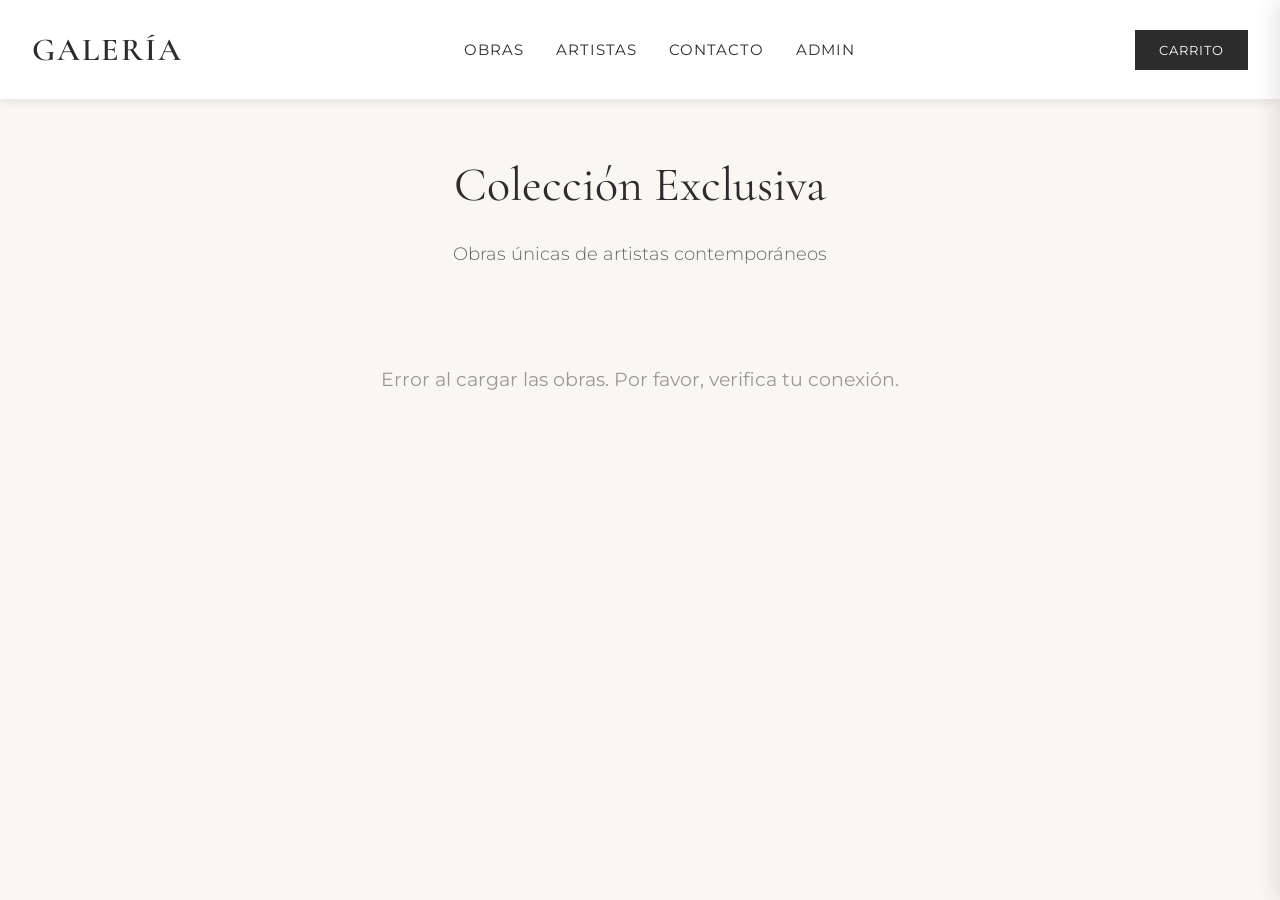
==== index.html @ 5b76f494 "Add art gallery website with Supabase integration - Public gallery with shopping cart - Admin panel " ====
<!DOCTYPE html>
<html lang="es">
<head>
    <meta charset="UTF-8">
    <meta name="viewport" content="width=device-width, initial-scale=1.0">
    <title>Galería de Arte | Colección Exclusiva</title>
    <link rel="stylesheet" href="style.css">
</head>
<body>
    <!-- NAVBAR -->
    <nav class="navbar">
        <a href="index.html" class="navbar-logo">GALERÍA</a>
        <ul class="navbar-menu">
            <li><a href="#obras">OBRAS</a></li>
            <li><a href="#artistas">ARTISTAS</a></li>
            <li><a href="#contacto">CONTACTO</a></li>
            <li><a href="admin.html">ADMIN</a></li>
        </ul>
        <button class="cart-btn" id="cart-btn">
            CARRITO
            <span class="cart-count" id="cart-count">0</span>
        </button>
    </nav>

    <!-- MAIN CONTENT -->
    <main class="container">
        <h1 class="page-title">Colección Exclusiva</h1>
        <p class="page-subtitle">Obras únicas de artistas contemporáneos</p>

        <div class="loading" id="loading">Cargando obras...</div>
        <div class="gallery" id="gallery"></div>
    </main>

    <!-- CART SIDEBAR -->
    <div class="cart-sidebar" id="cart-sidebar">
        <div class="cart-header">
            <h2>Tu Carrito</h2>
            <button class="close-cart-btn" id="close-cart-btn">✕</button>
        </div>

        <div class="empty-cart" id="empty-cart">
            <p>Tu carrito está vacío</p>
        </div>

        <div class="cart-items" id="cart-items-container"></div>

        <div class="cart-footer">
            <div class="cart-total">
                <span class="cart-total-label">Total</span>
                <span class="cart-total-amount" id="cart-total">$0</span>
            </div>
            <button class="checkout-btn" id="checkout-btn">PROCEDER AL PAGO</button>
        </div>
    </div>

    <div class="cart-overlay" id="cart-overlay"></div>

    <!-- SCRIPTS -->
    <script src="config.js"></script>
    <script src="cart.js"></script>
    <script>
        // GALERÍA - CARGAR OBRAS DESDE SUPABASE
        async function loadArtworks() {
            const loading = document.getElementById('loading');
            const gallery = document.getElementById('gallery');

            try {
                const response = await fetch(`${SUPABASE_URL}/rest/v1/obras?select=*&order=created_at.desc`, {
                    headers: {
                        'apikey': SUPABASE_KEY,
                        'Authorization': `Bearer ${SUPABASE_KEY}`
                    }
                });

                if (!response.ok) {
                    throw new Error('Error al cargar las obras');
                }

                const obras = await response.json();

                loading.style.display = 'none';

                if (obras.length === 0) {
                    gallery.innerHTML = '<p style="text-align: center; color: #999;">No hay obras disponibles en este momento.</p>';
                    return;
                }

                gallery.innerHTML = obras.map(obra => `
                    <div class="artwork-card ${!obra.disponible ? 'sold' : ''}">
                        ${!obra.disponible ? '<div class="sold-badge">VENDIDA</div>' : ''}
                        <img src="${obra.imagen_url}" alt="${obra.titulo}" class="artwork-image">
                        <div class="artwork-info">
                            <h3 class="artwork-title">${obra.titulo}</h3>
                            <p class="artwork-artist">${obra.artista}</p>
                            <p class="artwork-year">${obra.anio} • ${obra.tecnica || 'Técnica mixta'}</p>
                            <p class="artwork-price">$${formatPrice(obra.precio)}</p>
                            ${obra.disponible
                                ? `<button class="add-to-cart-btn" onclick="addToCart('${obra.id}')">AGREGAR AL CARRITO</button>`
                                : `<button class="add-to-cart-btn" disabled>NO DISPONIBLE</button>`
                            }
                        </div>
                    </div>
                `).join('');

            } catch (error) {
                console.error('Error:', error);
                loading.innerHTML = 'Error al cargar las obras. Por favor, verifica tu conexión.';
            }
        }

        function formatPrice(price) {
            return parseFloat(price).toLocaleString('es-CL', {
                minimumFractionDigits: 0,
                maximumFractionDigits: 0
            });
        }

        async function addToCart(obraId) {
            try {
                // Obtener datos de la obra
                const response = await fetch(`${SUPABASE_URL}/rest/v1/obras?id=eq.${obraId}&select=*`, {
                    headers: {
                        'apikey': SUPABASE_KEY,
                        'Authorization': `Bearer ${SUPABASE_KEY}`
                    }
                });

                const obras = await response.json();
                const obra = obras[0];

                if (!obra) {
                    alert('Obra no encontrada');
                    return;
                }

                if (!obra.disponible) {
                    alert('Esta obra ya no está disponible');
                    return;
                }

                cart.addItem(obra);
                cart.openCart();

            } catch (error) {
                console.error('Error:', error);
                alert('Error al agregar la obra al carrito');
            }
        }

        // Cargar obras al iniciar
        document.addEventListener('DOMContentLoaded', () => {
            loadArtworks();
        });
    </script>
</body>
</html>
---- style.css ----
@import url('https://fonts.googleapis.com/css2?family=Cormorant+Garamond:wght@300;400;600&family=Montserrat:wght@300;400;500&display=swap');

* {
    margin: 0;
    padding: 0;
    box-sizing: border-box;
}

:root {
    --cream: #FAF7F2;
    --dark: #2C2C2C;
    --gold: #B8986E;
    --gold-light: #D4C5A9;
    --white: #FFFFFF;
    --shadow: rgba(0, 0, 0, 0.1);
}

body {
    font-family: 'Montserrat', sans-serif;
    background-color: var(--cream);
    color: var(--dark);
    line-height: 1.6;
}

h1, h2, h3, h4, h5, h6 {
    font-family: 'Cormorant Garamond', serif;
    font-weight: 400;
}

/* NAVBAR */
.navbar {
    background-color: var(--white);
    padding: 1.5rem 2rem;
    box-shadow: 0 2px 10px var(--shadow);
    position: sticky;
    top: 0;
    z-index: 1000;
    display: flex;
    justify-content: space-between;
    align-items: center;
}

.navbar-logo {
    font-family: 'Cormorant Garamond', serif;
    font-size: 2rem;
    font-weight: 600;
    color: var(--dark);
    text-decoration: none;
    letter-spacing: 2px;
}

.navbar-menu {
    display: flex;
    gap: 2rem;
    list-style: none;
}

.navbar-menu a {
    color: var(--dark);
    text-decoration: none;
    font-size: 0.95rem;
    letter-spacing: 1px;
    transition: color 0.3s;
}

.navbar-menu a:hover {
    color: var(--gold);
}

.cart-btn {
    background-color: var(--dark);
    color: var(--white);
    border: none;
    padding: 0.75rem 1.5rem;
    cursor: pointer;
    font-family: 'Montserrat', sans-serif;
    letter-spacing: 1px;
    position: relative;
    transition: background-color 0.3s;
}

.cart-btn:hover {
    background-color: var(--gold);
}

.cart-count {
    position: absolute;
    top: -8px;
    right: -8px;
    background-color: var(--gold);
    color: var(--white);
    border-radius: 50%;
    width: 24px;
    height: 24px;
    display: flex;
    align-items: center;
    justify-content: center;
    font-size: 0.75rem;
    font-weight: 500;
}

/* MAIN CONTENT */
.container {
    max-width: 1400px;
    margin: 0 auto;
    padding: 3rem 2rem;
}

.page-title {
    text-align: center;
    font-size: 3rem;
    margin-bottom: 1rem;
    color: var(--dark);
}

.page-subtitle {
    text-align: center;
    font-size: 1.1rem;
    color: #666;
    margin-bottom: 3rem;
    font-weight: 300;
}

/* GALERÍA */
.gallery {
    display: grid;
    grid-template-columns: repeat(auto-fill, minmax(320px, 1fr));
    gap: 2.5rem;
    margin-top: 3rem;
}

.artwork-card {
    background-color: var(--white);
    box-shadow: 0 4px 20px var(--shadow);
    transition: transform 0.3s, box-shadow 0.3s;
    position: relative;
}

.artwork-card:hover {
    transform: translateY(-5px);
    box-shadow: 0 8px 30px rgba(0, 0, 0, 0.15);
}

.artwork-image {
    width: 100%;
    height: 400px;
    object-fit: cover;
    display: block;
}

.artwork-info {
    padding: 1.5rem;
}

.artwork-title {
    font-size: 1.5rem;
    margin-bottom: 0.5rem;
    font-family: 'Cormorant Garamond', serif;
}

.artwork-artist {
    font-size: 0.95rem;
    color: #666;
    margin-bottom: 0.25rem;
}

.artwork-year {
    font-size: 0.85rem;
    color: #999;
    margin-bottom: 1rem;
}

.artwork-price {
    font-size: 1.3rem;
    color: var(--gold);
    font-weight: 500;
    margin-bottom: 1rem;
}

.add-to-cart-btn {
    width: 100%;
    background-color: var(--dark);
    color: var(--white);
    border: none;
    padding: 0.75rem;
    cursor: pointer;
    font-family: 'Montserrat', sans-serif;
    letter-spacing: 1px;
    transition: background-color 0.3s;
}

.add-to-cart-btn:hover {
    background-color: var(--gold);
}

.sold-badge {
    position: absolute;
    top: 20px;
    right: 20px;
    background-color: var(--dark);
    color: var(--white);
    padding: 0.5rem 1rem;
    font-size: 0.85rem;
    letter-spacing: 1px;
}

.artwork-card.sold {
    opacity: 0.7;
}

.artwork-card.sold .add-to-cart-btn {
    background-color: #ccc;
    cursor: not-allowed;
}

/* CART SIDEBAR */
.cart-sidebar {
    position: fixed;
    right: -450px;
    top: 0;
    width: 450px;
    height: 100vh;
    background-color: var(--white);
    box-shadow: -5px 0 20px var(--shadow);
    transition: right 0.3s;
    z-index: 2000;
    display: flex;
    flex-direction: column;
}

.cart-sidebar.open {
    right: 0;
}

.cart-header {
    padding: 2rem;
    border-bottom: 1px solid #eee;
    display: flex;
    justify-content: space-between;
    align-items: center;
}

.cart-header h2 {
    font-size: 1.8rem;
}

.close-cart-btn {
    background: none;
    border: none;
    font-size: 2rem;
    cursor: pointer;
    color: var(--dark);
}

.cart-items {
    flex: 1;
    overflow-y: auto;
    padding: 1.5rem;
}

.cart-item {
    display: flex;
    gap: 1rem;
    margin-bottom: 1.5rem;
    padding-bottom: 1.5rem;
    border-bottom: 1px solid #eee;
}

.cart-item-image {
    width: 100px;
    height: 100px;
    object-fit: cover;
}

.cart-item-info {
    flex: 1;
}

.cart-item-title {
    font-size: 1.1rem;
    font-family: 'Cormorant Garamond', serif;
    margin-bottom: 0.25rem;
}

.cart-item-artist {
    font-size: 0.85rem;
    color: #666;
    margin-bottom: 0.5rem;
}

.cart-item-price {
    font-size: 1.1rem;
    color: var(--gold);
    font-weight: 500;
}

.remove-item-btn {
    background: none;
    border: none;
    color: #999;
    cursor: pointer;
    font-size: 1.2rem;
    transition: color 0.3s;
}

.remove-item-btn:hover {
    color: var(--dark);
}

.cart-footer {
    padding: 2rem;
    border-top: 1px solid #eee;
}

.cart-total {
    display: flex;
    justify-content: space-between;
    font-size: 1.3rem;
    font-weight: 500;
    margin-bottom: 1.5rem;
}

.cart-total-label {
    font-family: 'Cormorant Garamond', serif;
}

.cart-total-amount {
    color: var(--gold);
}

.checkout-btn {
    width: 100%;
    background-color: var(--gold);
    color: var(--white);
    border: none;
    padding: 1rem;
    cursor: pointer;
    font-family: 'Montserrat', sans-serif;
    letter-spacing: 1px;
    font-size: 1rem;
    transition: background-color 0.3s;
}

.checkout-btn:hover {
    background-color: var(--dark);
}

.empty-cart {
    text-align: center;
    padding: 3rem 1rem;
    color: #999;
}

/* OVERLAY */
.cart-overlay {
    position: fixed;
    top: 0;
    left: 0;
    width: 100%;
    height: 100%;
    background-color: rgba(0, 0, 0, 0.5);
    display: none;
    z-index: 1500;
}

.cart-overlay.active {
    display: block;
}

/* ADMIN PANEL */
.admin-container {
    max-width: 1200px;
    margin: 0 auto;
    padding: 3rem 2rem;
}

.login-container {
    max-width: 400px;
    margin: 100px auto;
    background-color: var(--white);
    padding: 3rem;
    box-shadow: 0 4px 20px var(--shadow);
}

.login-container h1 {
    text-align: center;
    margin-bottom: 2rem;
    font-size: 2.5rem;
}

.login-form input {
    width: 100%;
    padding: 0.75rem;
    margin-bottom: 1rem;
    border: 1px solid #ddd;
    font-family: 'Montserrat', sans-serif;
}

.login-form button {
    width: 100%;
    background-color: var(--dark);
    color: var(--white);
    border: none;
    padding: 0.75rem;
    cursor: pointer;
    font-family: 'Montserrat', sans-serif;
    letter-spacing: 1px;
}

.admin-section {
    background-color: var(--white);
    padding: 2rem;
    margin-bottom: 2rem;
    box-shadow: 0 4px 20px var(--shadow);
}

.admin-section h2 {
    font-size: 2rem;
    margin-bottom: 1.5rem;
    border-bottom: 2px solid var(--gold);
    padding-bottom: 0.5rem;
}

.form-group {
    margin-bottom: 1.5rem;
}

.form-group label {
    display: block;
    margin-bottom: 0.5rem;
    font-weight: 500;
    letter-spacing: 0.5px;
}

.form-group input,
.form-group textarea {
    width: 100%;
    padding: 0.75rem;
    border: 1px solid #ddd;
    font-family: 'Montserrat', sans-serif;
}

.form-group textarea {
    resize: vertical;
    min-height: 100px;
}

.submit-btn {
    background-color: var(--gold);
    color: var(--white);
    border: none;
    padding: 1rem 2rem;
    cursor: pointer;
    font-family: 'Montserrat', sans-serif;
    letter-spacing: 1px;
    transition: background-color 0.3s;
}

.submit-btn:hover {
    background-color: var(--dark);
}

.logout-btn {
    background-color: #999;
    color: var(--white);
    border: none;
    padding: 0.75rem 1.5rem;
    cursor: pointer;
    font-family: 'Montserrat', sans-serif;
    letter-spacing: 1px;
    float: right;
}

.obras-table {
    width: 100%;
    border-collapse: collapse;
    margin-top: 1rem;
}

.obras-table th,
.obras-table td {
    padding: 1rem;
    text-align: left;
    border-bottom: 1px solid #eee;
}

.obras-table th {
    background-color: var(--cream);
    font-weight: 500;
    letter-spacing: 0.5px;
}

.obras-table img {
    width: 80px;
    height: 80px;
    object-fit: cover;
}

.table-btn {
    background-color: var(--dark);
    color: var(--white);
    border: none;
    padding: 0.5rem 1rem;
    cursor: pointer;
    font-size: 0.85rem;
    margin-right: 0.5rem;
    letter-spacing: 0.5px;
}

.table-btn.sold {
    background-color: #999;
}

.table-btn.delete {
    background-color: #c44;
}

/* LOADING */
.loading {
    text-align: center;
    padding: 3rem;
    font-size: 1.2rem;
    color: #999;
}

/* RESPONSIVE */
@media (max-width: 768px) {
    .navbar {
        flex-direction: column;
        gap: 1rem;
    }

    .navbar-menu {
        flex-direction: column;
        gap: 0.5rem;
        text-align: center;
    }

    .page-title {
        font-size: 2rem;
    }

    .gallery {
        grid-template-columns: 1fr;
    }

    .cart-sidebar {
        width: 100%;
        right: -100%;
    }

    .obras-table {
        font-size: 0.85rem;
    }

    .obras-table th,
    .obras-table td {
        padding: 0.5rem;
    }
}
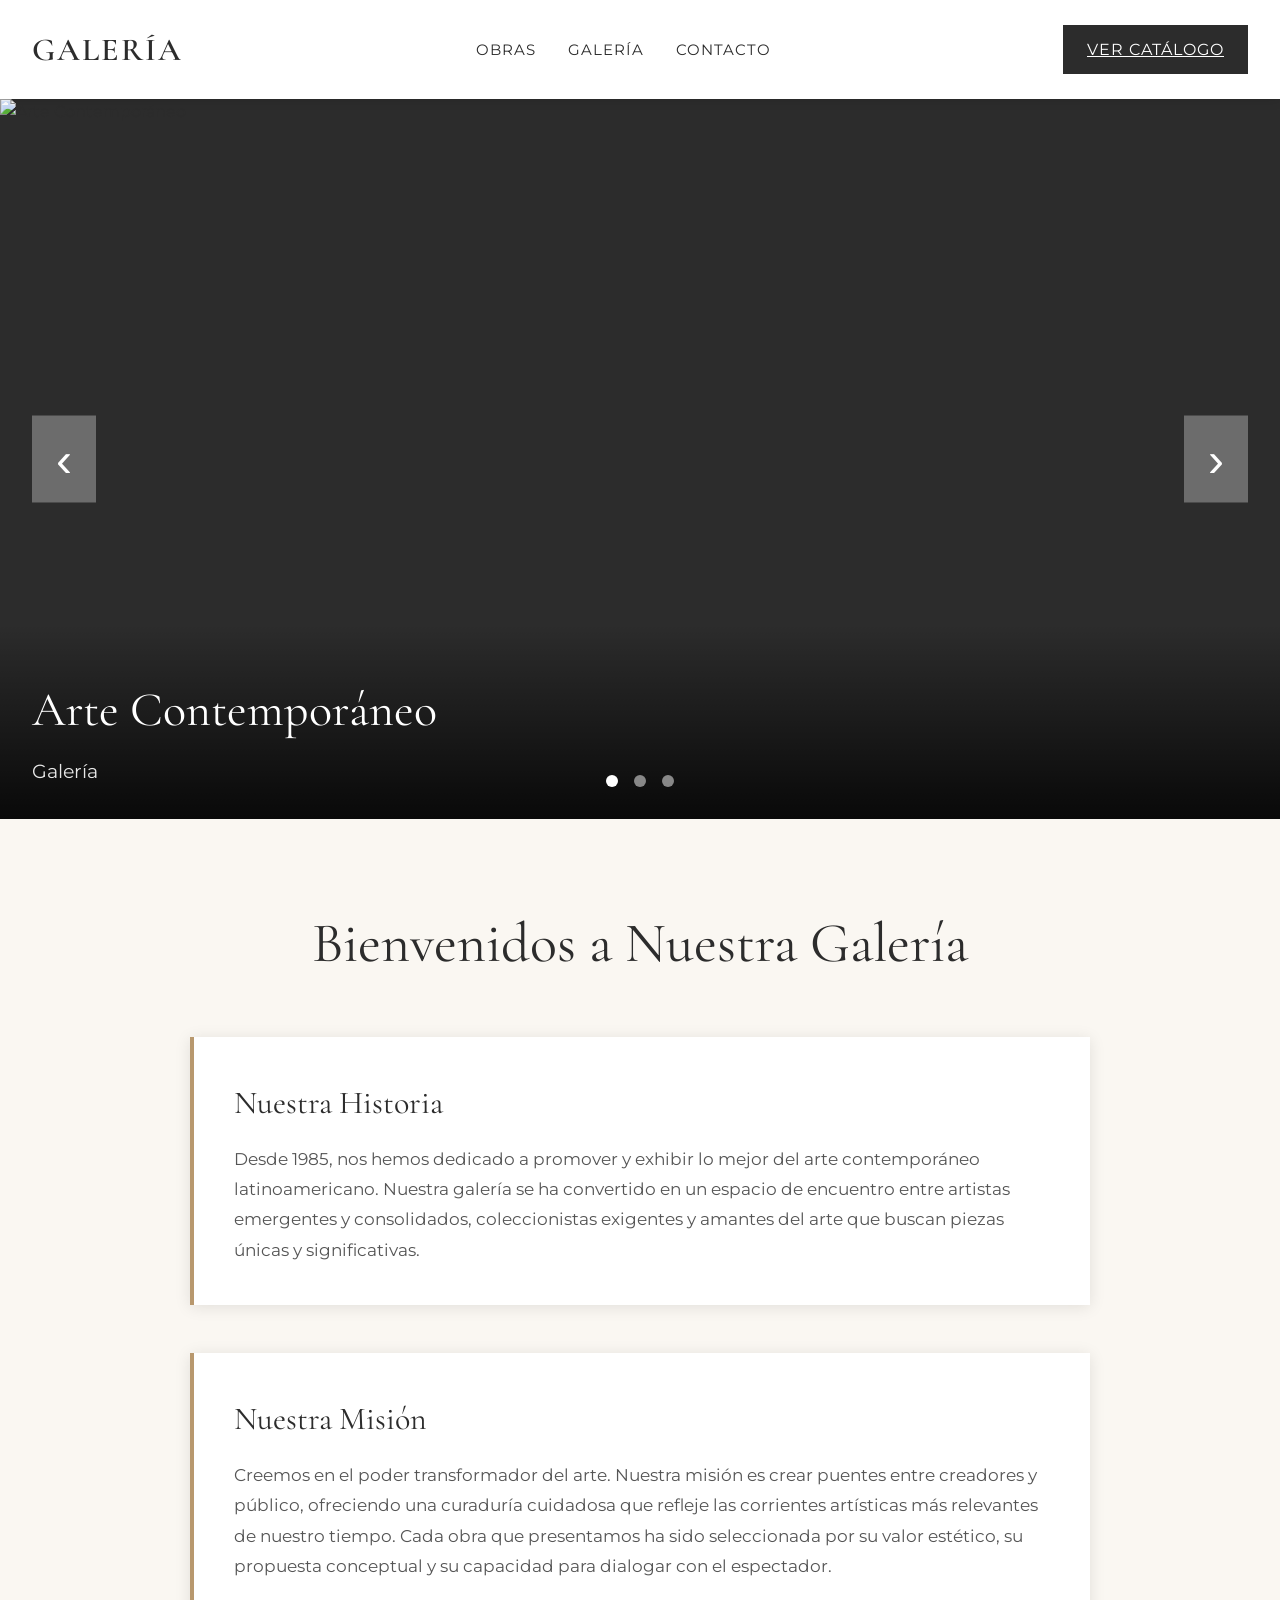
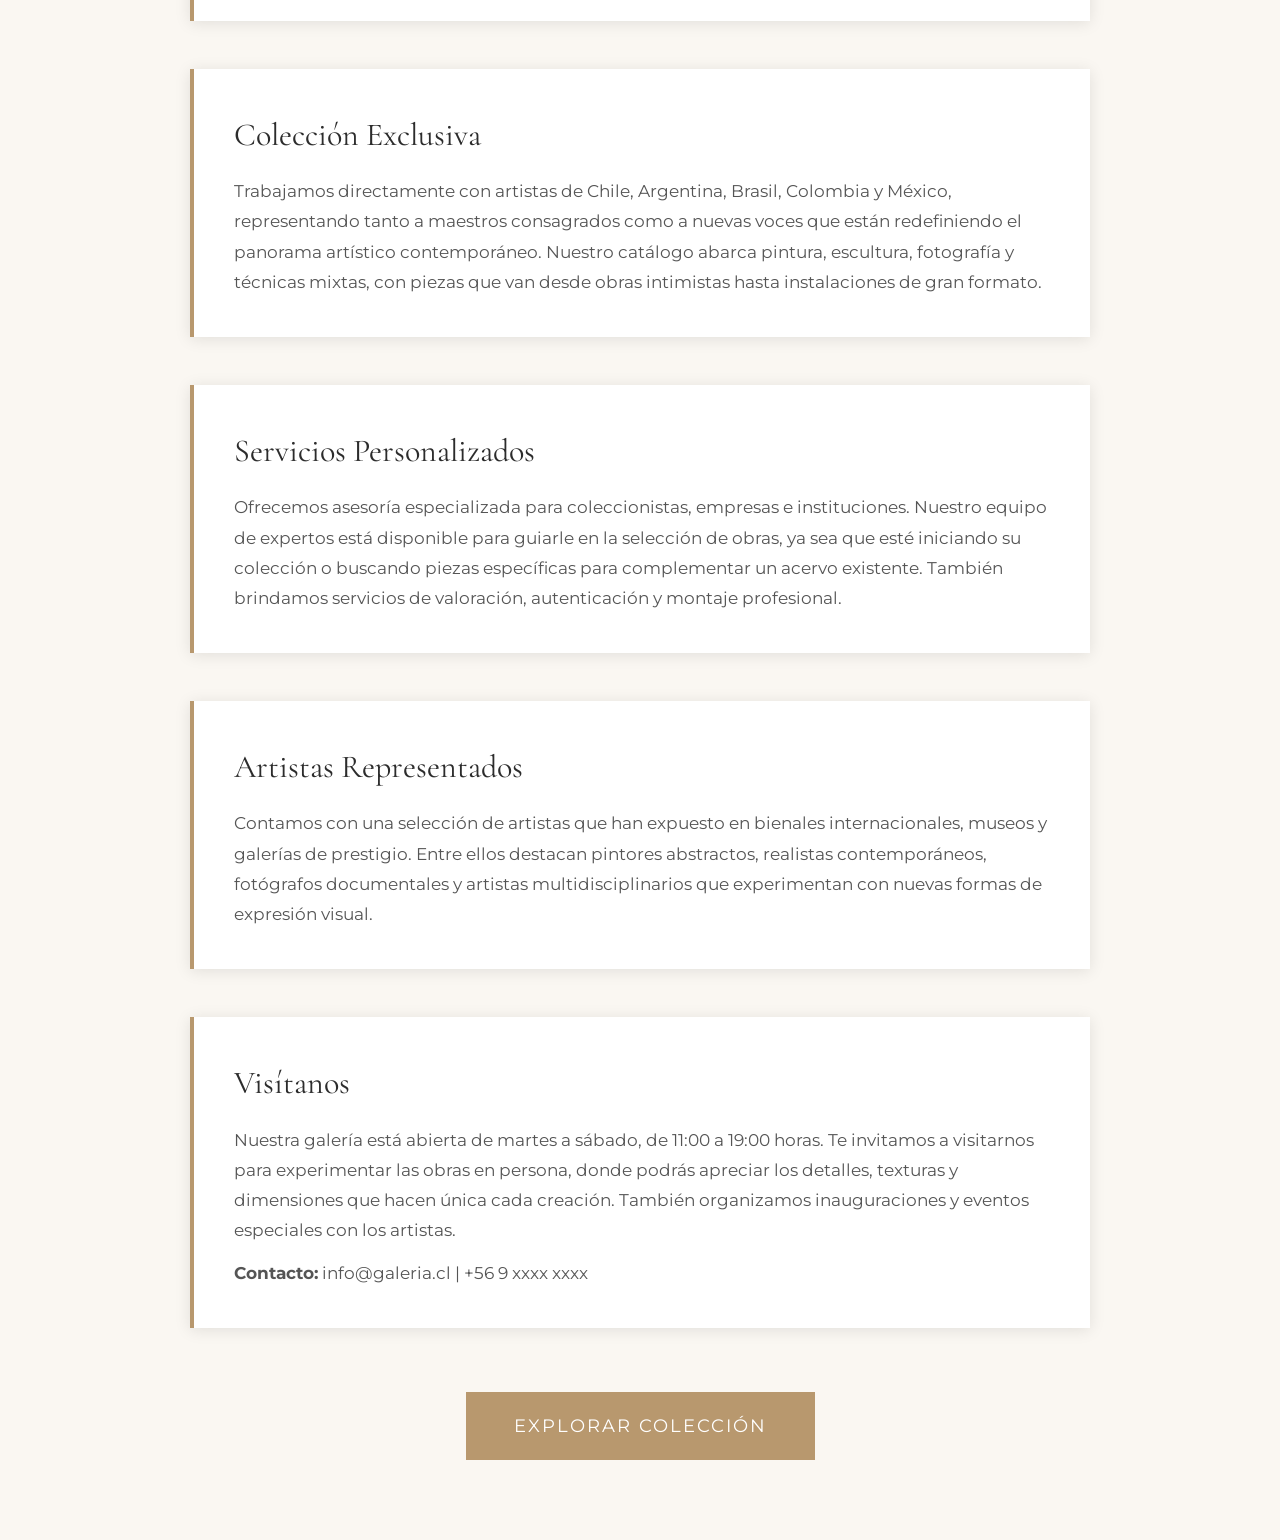
==== commit 994d9873: "Implementar landing page, múltiples imágenes y menú móvil mejorado - Nueva landing page (index.html)" ====
--- a/index.html
+++ b/index.html
@@ -3,69 +3,91 @@
 <head>
     <meta charset="UTF-8">
     <meta name="viewport" content="width=device-width, initial-scale=1.0">
-    <title>Galería de Arte | Colección Exclusiva</title>
+    <title>Galería de Arte Contemporáneo</title>
     <link rel="stylesheet" href="style.css">
 </head>
 <body>
     <!-- NAVBAR -->
     <nav class="navbar">
         <a href="index.html" class="navbar-logo">GALERÍA</a>
-        <ul class="navbar-menu">
-            <li><a href="#obras">OBRAS</a></li>
-            <li><a href="#artistas">ARTISTAS</a></li>
+        <button class="mobile-menu-toggle" id="mobile-menu-toggle">☰</button>
+        <ul class="navbar-menu" id="navbar-menu">
+            <button class="mobile-menu-close" id="mobile-menu-close">✕</button>
+            <li><a href="obras.html">OBRAS</a></li>
+            <li><a href="#galeria">GALERÍA</a></li>
             <li><a href="#contacto">CONTACTO</a></li>
-            <li><a href="admin.html">ADMIN</a></li>
         </ul>
-        <button class="cart-btn" id="cart-btn">
-            CARRITO
-            <span class="cart-count" id="cart-count">0</span>
-        </button>
+        <a href="obras.html" class="cart-btn">
+            VER CATÁLOGO
+        </a>
     </nav>
-
-    <!-- MAIN CONTENT -->
-    <main class="container">
-        <h1 class="page-title">Colección Exclusiva</h1>
-        <p class="page-subtitle">Obras únicas de artistas contemporáneos</p>
-
-        <div class="loading" id="loading">Cargando obras...</div>
-        <div class="gallery" id="gallery"></div>
-    </main>
-
-    <!-- CART SIDEBAR -->
-    <div class="cart-sidebar" id="cart-sidebar">
-        <div class="cart-header">
-            <h2>Tu Carrito</h2>
-            <button class="close-cart-btn" id="close-cart-btn">✕</button>
+    <div class="menu-overlay" id="menu-overlay"></div>
+
+    <!-- HERO CAROUSEL -->
+    <section class="hero-carousel">
+        <div class="carousel-container">
+            <div class="carousel-track" id="carousel-track">
+                <!-- Las imágenes se cargarán dinámicamente -->
+            </div>
+            <button class="carousel-btn prev" id="prev-btn">‹</button>
+            <button class="carousel-btn next" id="next-btn">›</button>
         </div>
-
-        <div class="empty-cart" id="empty-cart">
-            <p>Tu carrito está vacío</p>
+        <div class="carousel-dots" id="carousel-dots"></div>
+    </section>
+
+    <!-- ABOUT SECTION -->
+    <section class="about-section" id="galeria">
+        <div class="about-container">
+            <h1 class="about-title">Bienvenidos a Nuestra Galería</h1>
+            <div class="about-content">
+                <div class="about-block">
+                    <h2>Nuestra Historia</h2>
+                    <p>Desde 1985, nos hemos dedicado a promover y exhibir lo mejor del arte contemporáneo latinoamericano. Nuestra galería se ha convertido en un espacio de encuentro entre artistas emergentes y consolidados, coleccionistas exigentes y amantes del arte que buscan piezas únicas y significativas.</p>
+                </div>
+
+                <div class="about-block">
+                    <h2>Nuestra Misión</h2>
+                    <p>Creemos en el poder transformador del arte. Nuestra misión es crear puentes entre creadores y público, ofreciendo una curaduría cuidadosa que refleje las corrientes artísticas más relevantes de nuestro tiempo. Cada obra que presentamos ha sido seleccionada por su valor estético, su propuesta conceptual y su capacidad para dialogar con el espectador.</p>
+                </div>
+
+                <div class="about-block">
+                    <h2>Colección Exclusiva</h2>
+                    <p>Trabajamos directamente con artistas de Chile, Argentina, Brasil, Colombia y México, representando tanto a maestros consagrados como a nuevas voces que están redefiniendo el panorama artístico contemporáneo. Nuestro catálogo abarca pintura, escultura, fotografía y técnicas mixtas, con piezas que van desde obras intimistas hasta instalaciones de gran formato.</p>
+                </div>
+
+                <div class="about-block">
+                    <h2>Servicios Personalizados</h2>
+                    <p>Ofrecemos asesoría especializada para coleccionistas, empresas e instituciones. Nuestro equipo de expertos está disponible para guiarle en la selección de obras, ya sea que esté iniciando su colección o buscando piezas específicas para complementar un acervo existente. También brindamos servicios de valoración, autenticación y montaje profesional.</p>
+                </div>
+
+                <div class="about-block" id="artistas">
+                    <h2>Artistas Representados</h2>
+                    <p>Contamos con una selección de artistas que han expuesto en bienales internacionales, museos y galerías de prestigio. Entre ellos destacan pintores abstractos, realistas contemporáneos, fotógrafos documentales y artistas multidisciplinarios que experimentan con nuevas formas de expresión visual.</p>
+                </div>
+
+                <div class="about-block" id="contacto">
+                    <h2>Visítanos</h2>
+                    <p>Nuestra galería está abierta de martes a sábado, de 11:00 a 19:00 horas. Te invitamos a visitarnos para experimentar las obras en persona, donde podrás apreciar los detalles, texturas y dimensiones que hacen única cada creación. También organizamos inauguraciones y eventos especiales con los artistas.</p>
+                    <p><strong>Contacto:</strong> info@galeria.cl | +56 9 xxxx xxxx</p>
+                </div>
+            </div>
+
+            <a href="obras.html" class="cta-button">EXPLORAR COLECCIÓN</a>
         </div>
-
-        <div class="cart-items" id="cart-items-container"></div>
-
-        <div class="cart-footer">
-            <div class="cart-total">
-                <span class="cart-total-label">Total</span>
-                <span class="cart-total-amount" id="cart-total">$0</span>
-            </div>
-            <button class="checkout-btn" id="checkout-btn">PROCEDER AL PAGO</button>
-        </div>
-    </div>
-
-    <div class="cart-overlay" id="cart-overlay"></div>
+    </section>
 
     <!-- SCRIPTS -->
     <script src="config.js"></script>
-    <script src="cart.js"></script>
     <script>
-        // GALERÍA - CARGAR OBRAS DESDE SUPABASE
-        async function loadArtworks() {
-            const loading = document.getElementById('loading');
-            const gallery = document.getElementById('gallery');
-
+        // CAROUSEL
+        let currentSlide = 0;
+        let carouselImages = [];
+        let autoplayInterval;
+
+        async function loadCarouselImages() {
             try {
-                const response = await fetch(`${SUPABASE_URL}/rest/v1/obras?select=*&order=created_at.desc`, {
+                // Cargar obras destacadas desde Supabase
+                const response = await fetch(`${SUPABASE_URL}/rest/v1/obras?select=imagen_url,titulo,artista&limit=6&order=created_at.desc`, {
                     headers: {
                         'apikey': SUPABASE_KEY,
                         'Authorization': `Bearer ${SUPABASE_KEY}`
@@ -73,84 +95,135 @@
                 });
 
                 if (!response.ok) {
-                    throw new Error('Error al cargar las obras');
+                    throw new Error('Error al cargar imágenes');
                 }
 
                 const obras = await response.json();
 
-                loading.style.display = 'none';
-
                 if (obras.length === 0) {
-                    gallery.innerHTML = '<p style="text-align: center; color: #999;">No hay obras disponibles en este momento.</p>';
-                    return;
+                    // Imágenes de placeholder si no hay obras
+                    carouselImages = [
+                        { url: 'https://images.unsplash.com/photo-1547826039-bfc35e0f1ea8?w=1200', title: 'Arte Contemporáneo', artista: 'Galería' },
+                        { url: 'https://images.unsplash.com/photo-1561214115-f2f134cc4912?w=1200', title: 'Exposición Permanente', artista: 'Galería' },
+                        { url: 'https://images.unsplash.com/photo-1577083165633-14ebcdb0f658?w=1200', title: 'Colección Exclusiva', artista: 'Galería' }
+                    ];
+                } else {
+                    carouselImages = obras.map(obra => ({
+                        url: obra.imagen_url,
+                        title: obra.titulo,
+                        artista: obra.artista
+                    }));
                 }
 
-                gallery.innerHTML = obras.map(obra => `
-                    <div class="artwork-card ${!obra.disponible ? 'sold' : ''}">
-                        ${!obra.disponible ? '<div class="sold-badge">VENDIDA</div>' : ''}
-                        <img src="${obra.imagen_url}" alt="${obra.titulo}" class="artwork-image">
-                        <div class="artwork-info">
-                            <h3 class="artwork-title">${obra.titulo}</h3>
-                            <p class="artwork-artist">${obra.artista}</p>
-                            <p class="artwork-year">${obra.anio} • ${obra.tecnica || 'Técnica mixta'}</p>
-                            <p class="artwork-price">$${formatPrice(obra.precio)}</p>
-                            ${obra.disponible
-                                ? `<button class="add-to-cart-btn" onclick="addToCart('${obra.id}')">AGREGAR AL CARRITO</button>`
-                                : `<button class="add-to-cart-btn" disabled>NO DISPONIBLE</button>`
-                            }
-                        </div>
-                    </div>
-                `).join('');
-
+                renderCarousel();
+                startAutoplay();
             } catch (error) {
                 console.error('Error:', error);
-                loading.innerHTML = 'Error al cargar las obras. Por favor, verifica tu conexión.';
+                // Usar imágenes de placeholder en caso de error
+                carouselImages = [
+                    { url: 'https://images.unsplash.com/photo-1547826039-bfc35e0f1ea8?w=1200', title: 'Arte Contemporáneo', artista: 'Galería' },
+                    { url: 'https://images.unsplash.com/photo-1561214115-f2f134cc4912?w=1200', title: 'Exposición Permanente', artista: 'Galería' },
+                    { url: 'https://images.unsplash.com/photo-1577083165633-14ebcdb0f658?w=1200', title: 'Colección Exclusiva', artista: 'Galería' }
+                ];
+                renderCarousel();
+                startAutoplay();
             }
         }
 
-        function formatPrice(price) {
-            return parseFloat(price).toLocaleString('es-CL', {
-                minimumFractionDigits: 0,
-                maximumFractionDigits: 0
+        function renderCarousel() {
+            const track = document.getElementById('carousel-track');
+            const dots = document.getElementById('carousel-dots');
+
+            track.innerHTML = carouselImages.map((img, index) => `
+                <div class="carousel-slide ${index === 0 ? 'active' : ''}">
+                    <img src="${img.url}" alt="${img.title}">
+                    <div class="carousel-caption">
+                        <h2>${img.title}</h2>
+                        <p>${img.artista}</p>
+                    </div>
+                </div>
+            `).join('');
+
+            dots.innerHTML = carouselImages.map((_, index) => `
+                <span class="dot ${index === 0 ? 'active' : ''}" onclick="goToSlide(${index})"></span>
+            `).join('');
+        }
+
+        function goToSlide(n) {
+            const slides = document.querySelectorAll('.carousel-slide');
+            const dots = document.querySelectorAll('.dot');
+
+            slides[currentSlide].classList.remove('active');
+            dots[currentSlide].classList.remove('active');
+
+            currentSlide = n;
+            if (currentSlide >= slides.length) currentSlide = 0;
+            if (currentSlide < 0) currentSlide = slides.length - 1;
+
+            slides[currentSlide].classList.add('active');
+            dots[currentSlide].classList.add('active');
+
+            // Reiniciar autoplay
+            clearInterval(autoplayInterval);
+            startAutoplay();
+        }
+
+        function nextSlide() {
+            goToSlide(currentSlide + 1);
+        }
+
+        function prevSlide() {
+            goToSlide(currentSlide - 1);
+        }
+
+        function startAutoplay() {
+            autoplayInterval = setInterval(() => {
+                nextSlide();
+            }, 5000); // Cambiar cada 5 segundos
+        }
+
+        // Event listeners
+        document.getElementById('prev-btn').addEventListener('click', prevSlide);
+        document.getElementById('next-btn').addEventListener('click', nextSlide);
+
+        // Mobile menu
+        const mobileMenuToggle = document.getElementById('mobile-menu-toggle');
+        const mobileMenuClose = document.getElementById('mobile-menu-close');
+        const navbarMenu = document.getElementById('navbar-menu');
+        const menuOverlay = document.getElementById('menu-overlay');
+
+        function openMobileMenu() {
+            navbarMenu.classList.add('active');
+            menuOverlay.classList.add('active');
+        }
+
+        function closeMobileMenu() {
+            navbarMenu.classList.remove('active');
+            menuOverlay.classList.remove('active');
+        }
+
+        mobileMenuToggle.addEventListener('click', openMobileMenu);
+        mobileMenuClose.addEventListener('click', closeMobileMenu);
+        menuOverlay.addEventListener('click', closeMobileMenu);
+
+        // Cerrar menú al hacer click en un link
+        document.querySelectorAll('.navbar-menu a').forEach(link => {
+            link.addEventListener('click', closeMobileMenu);
+        });
+
+        // Smooth scroll para los links internos
+        document.querySelectorAll('a[href^="#"]').forEach(anchor => {
+            anchor.addEventListener('click', function (e) {
+                e.preventDefault();
+                const target = document.querySelector(this.getAttribute('href'));
+                if (target) {
+                    target.scrollIntoView({ behavior: 'smooth', block: 'start' });
+                }
             });
-        }
-
-        async function addToCart(obraId) {
-            try {
-                // Obtener datos de la obra
-                const response = await fetch(`${SUPABASE_URL}/rest/v1/obras?id=eq.${obraId}&select=*`, {
-                    headers: {
-                        'apikey': SUPABASE_KEY,
-                        'Authorization': `Bearer ${SUPABASE_KEY}`
-                    }
-                });
-
-                const obras = await response.json();
-                const obra = obras[0];
-
-                if (!obra) {
-                    alert('Obra no encontrada');
-                    return;
-                }
-
-                if (!obra.disponible) {
-                    alert('Esta obra ya no está disponible');
-                    return;
-                }
-
-                cart.addItem(obra);
-                cart.openCart();
-
-            } catch (error) {
-                console.error('Error:', error);
-                alert('Error al agregar la obra al carrito');
-            }
-        }
-
-        // Cargar obras al iniciar
-        document.addEventListener('DOMContentLoaded', () => {
-            loadArtworks();
         });
+
+        // Cargar carousel al inicio
+        document.addEventListener('DOMContentLoaded', loadCarouselImages);
     </script>
 </body>
 </html>
--- a/style.css
+++ b/style.css
@@ -523,17 +523,430 @@
     color: #999;
 }
 
+/* LANDING PAGE - CAROUSEL */
+.hero-carousel {
+    width: 100%;
+    height: 80vh;
+    position: relative;
+    overflow: hidden;
+    background-color: var(--dark);
+}
+
+.carousel-container {
+    width: 100%;
+    height: 100%;
+    position: relative;
+}
+
+.carousel-track {
+    width: 100%;
+    height: 100%;
+    position: relative;
+}
+
+.carousel-slide {
+    width: 100%;
+    height: 100%;
+    position: absolute;
+    top: 0;
+    left: 0;
+    opacity: 0;
+    transition: opacity 0.8s ease-in-out;
+}
+
+.carousel-slide.active {
+    opacity: 1;
+}
+
+.carousel-slide img {
+    width: 100%;
+    height: 100%;
+    object-fit: cover;
+}
+
+.carousel-caption {
+    position: absolute;
+    bottom: 0;
+    left: 0;
+    right: 0;
+    background: linear-gradient(transparent, rgba(0,0,0,0.8));
+    color: var(--white);
+    padding: 3rem 2rem 2rem;
+}
+
+.carousel-caption h2 {
+    font-size: 3rem;
+    margin-bottom: 0.5rem;
+    font-family: 'Cormorant Garamond', serif;
+}
+
+.carousel-caption p {
+    font-size: 1.2rem;
+    opacity: 0.9;
+}
+
+.carousel-btn {
+    position: absolute;
+    top: 50%;
+    transform: translateY(-50%);
+    background-color: rgba(255, 255, 255, 0.3);
+    color: var(--white);
+    border: none;
+    font-size: 3rem;
+    padding: 1rem 1.5rem;
+    cursor: pointer;
+    transition: background-color 0.3s;
+    z-index: 10;
+}
+
+.carousel-btn:hover {
+    background-color: rgba(255, 255, 255, 0.5);
+}
+
+.carousel-btn.prev {
+    left: 2rem;
+}
+
+.carousel-btn.next {
+    right: 2rem;
+}
+
+.carousel-dots {
+    position: absolute;
+    bottom: 2rem;
+    left: 50%;
+    transform: translateX(-50%);
+    display: flex;
+    gap: 1rem;
+    z-index: 10;
+}
+
+.dot {
+    width: 12px;
+    height: 12px;
+    border-radius: 50%;
+    background-color: rgba(255, 255, 255, 0.5);
+    cursor: pointer;
+    transition: background-color 0.3s;
+}
+
+.dot.active {
+    background-color: var(--white);
+}
+
+/* LANDING PAGE - ABOUT SECTION */
+.about-section {
+    background-color: var(--cream);
+    padding: 5rem 2rem;
+}
+
+.about-container {
+    max-width: 900px;
+    margin: 0 auto;
+}
+
+.about-title {
+    text-align: center;
+    font-size: 3.5rem;
+    margin-bottom: 3rem;
+    color: var(--dark);
+}
+
+.about-content {
+    display: flex;
+    flex-direction: column;
+    gap: 3rem;
+}
+
+.about-block {
+    background-color: var(--white);
+    padding: 2.5rem;
+    box-shadow: 0 2px 15px var(--shadow);
+    border-left: 4px solid var(--gold);
+}
+
+.about-block h2 {
+    font-size: 2rem;
+    margin-bottom: 1rem;
+    color: var(--dark);
+}
+
+.about-block p {
+    font-size: 1.05rem;
+    line-height: 1.8;
+    color: #555;
+    margin-bottom: 0.75rem;
+}
+
+.about-block p:last-child {
+    margin-bottom: 0;
+}
+
+.cta-button {
+    display: block;
+    width: fit-content;
+    margin: 4rem auto 0;
+    background-color: var(--gold);
+    color: var(--white);
+    text-decoration: none;
+    padding: 1.25rem 3rem;
+    font-size: 1.1rem;
+    letter-spacing: 2px;
+    transition: background-color 0.3s;
+}
+
+.cta-button:hover {
+    background-color: var(--dark);
+}
+
+/* OBRAS PAGE - ARTIST SECTIONS */
+.artist-section {
+    margin-bottom: 4rem;
+}
+
+.artist-header {
+    background: linear-gradient(135deg, var(--dark) 0%, var(--gold) 100%);
+    color: var(--white);
+    padding: 2rem;
+    margin-bottom: 2rem;
+}
+
+.artist-name {
+    font-size: 2.5rem;
+    margin-bottom: 0.5rem;
+}
+
+.artist-count {
+    font-size: 1.1rem;
+    opacity: 0.9;
+    font-weight: 300;
+}
+
+/* LIGHTBOX */
+.lightbox {
+    display: none;
+    position: fixed;
+    top: 0;
+    left: 0;
+    width: 100%;
+    height: 100%;
+    background-color: rgba(0, 0, 0, 0.95);
+    z-index: 3000;
+    justify-content: center;
+    align-items: center;
+}
+
+.lightbox.active {
+    display: flex;
+}
+
+.lightbox-content {
+    position: relative;
+    max-width: 90%;
+    max-height: 90%;
+}
+
+.lightbox-image {
+    max-width: 100%;
+    max-height: 90vh;
+    object-fit: contain;
+}
+
+.lightbox-close {
+    position: absolute;
+    top: -3rem;
+    right: 0;
+    background: none;
+    border: none;
+    color: var(--white);
+    font-size: 3rem;
+    cursor: pointer;
+    transition: opacity 0.3s;
+}
+
+.lightbox-close:hover {
+    opacity: 0.7;
+}
+
+.lightbox-nav {
+    position: absolute;
+    top: 50%;
+    transform: translateY(-50%);
+    background-color: rgba(255, 255, 255, 0.2);
+    color: var(--white);
+    border: none;
+    font-size: 3rem;
+    padding: 1rem 1.5rem;
+    cursor: pointer;
+    transition: background-color 0.3s;
+}
+
+.lightbox-nav:hover {
+    background-color: rgba(255, 255, 255, 0.3);
+}
+
+.lightbox-prev {
+    left: 2rem;
+}
+
+.lightbox-next {
+    right: 2rem;
+}
+
+.lightbox-info {
+    position: absolute;
+    bottom: -4rem;
+    left: 0;
+    right: 0;
+    text-align: center;
+    color: var(--white);
+}
+
+.lightbox-counter {
+    font-size: 1rem;
+    opacity: 0.8;
+}
+
+/* IMAGE THUMBNAILS */
+.artwork-thumbnails {
+    display: flex;
+    gap: 0.5rem;
+    margin-top: 0.5rem;
+    flex-wrap: wrap;
+}
+
+.thumbnail {
+    width: 60px;
+    height: 60px;
+    object-fit: cover;
+    cursor: pointer;
+    border: 2px solid transparent;
+    transition: border-color 0.3s;
+}
+
+.thumbnail:hover {
+    border-color: var(--gold);
+}
+
+/* MOBILE MENU */
+.mobile-menu-toggle {
+    display: none;
+    background: none;
+    border: none;
+    font-size: 1.8rem;
+    color: var(--dark);
+    cursor: pointer;
+    padding: 0.5rem;
+    -webkit-tap-highlight-color: transparent;
+}
+
+.mobile-menu-toggle:active {
+    background-color: transparent;
+    opacity: 0.7;
+}
+
+.mobile-menu-close {
+    position: absolute;
+    top: 1.5rem;
+    right: 1.5rem;
+    background: none;
+    border: none;
+    font-size: 2rem;
+    color: var(--dark);
+    cursor: pointer;
+    display: none;
+    -webkit-tap-highlight-color: transparent;
+}
+
+.mobile-menu-close:active {
+    opacity: 0.7;
+}
+
+.menu-overlay {
+    position: fixed;
+    top: 0;
+    left: 0;
+    width: 100%;
+    height: 100%;
+    background-color: rgba(0, 0, 0, 0.5);
+    display: none;
+    z-index: 1500;
+}
+
+.menu-overlay.active {
+    display: block;
+}
+
 /* RESPONSIVE */
 @media (max-width: 768px) {
     .navbar {
+        padding: 1rem 1.5rem;
+        flex-wrap: wrap;
+    }
+
+    .navbar-logo {
+        flex: 1;
+        order: 1;
+    }
+
+    .mobile-menu-toggle {
+        display: block;
+        order: 2;
+    }
+
+    .navbar-menu {
+        position: fixed;
+        top: 0;
+        right: -100%;
+        width: 70%;
+        max-width: 300px;
+        height: 100vh;
+        background-color: var(--white);
         flex-direction: column;
-        gap: 1rem;
-    }
-
-    .navbar-menu {
-        flex-direction: column;
-        gap: 0.5rem;
+        gap: 0;
+        padding: 5rem 0 2rem;
+        box-shadow: -5px 0 20px var(--shadow);
+        transition: right 0.3s ease;
+        z-index: 2000;
+    }
+
+    .navbar-menu.active {
+        right: 0;
+    }
+
+    .navbar-menu li {
+        border-bottom: 1px solid #f0f0f0;
+    }
+
+    .navbar-menu a {
+        display: block;
+        padding: 1.2rem 2rem;
+        text-align: left;
+    }
+
+    .navbar-menu a:hover {
+        background-color: var(--cream);
+    }
+
+    .mobile-menu-close {
+        display: block;
+    }
+
+    .cart-btn {
+        padding: 0.6rem 1.2rem;
+        font-size: 0.85rem;
+        width: 100%;
+        order: 3;
+        margin-top: 0.75rem;
         text-align: center;
+    }
+
+    .cart-count {
+        width: 20px;
+        height: 20px;
+        font-size: 0.7rem;
+        top: -5px;
+        right: -5px;
     }
 
     .page-title {
@@ -557,4 +970,50 @@
     .obras-table td {
         padding: 0.5rem;
     }
-}
+
+    .carousel-caption h2 {
+        font-size: 2rem;
+    }
+
+    .carousel-caption p {
+        font-size: 1rem;
+    }
+
+    .carousel-btn {
+        font-size: 2rem;
+        padding: 0.5rem 1rem;
+    }
+
+    .carousel-btn.prev {
+        left: 0.5rem;
+    }
+
+    .carousel-btn.next {
+        right: 0.5rem;
+    }
+
+    .about-title {
+        font-size: 2.5rem;
+    }
+
+    .about-block {
+        padding: 1.5rem;
+    }
+
+    .artist-name {
+        font-size: 2rem;
+    }
+
+    .lightbox-nav {
+        font-size: 2rem;
+        padding: 0.5rem 1rem;
+    }
+
+    .lightbox-prev {
+        left: 0.5rem;
+    }
+
+    .lightbox-next {
+        right: 0.5rem;
+    }
+}
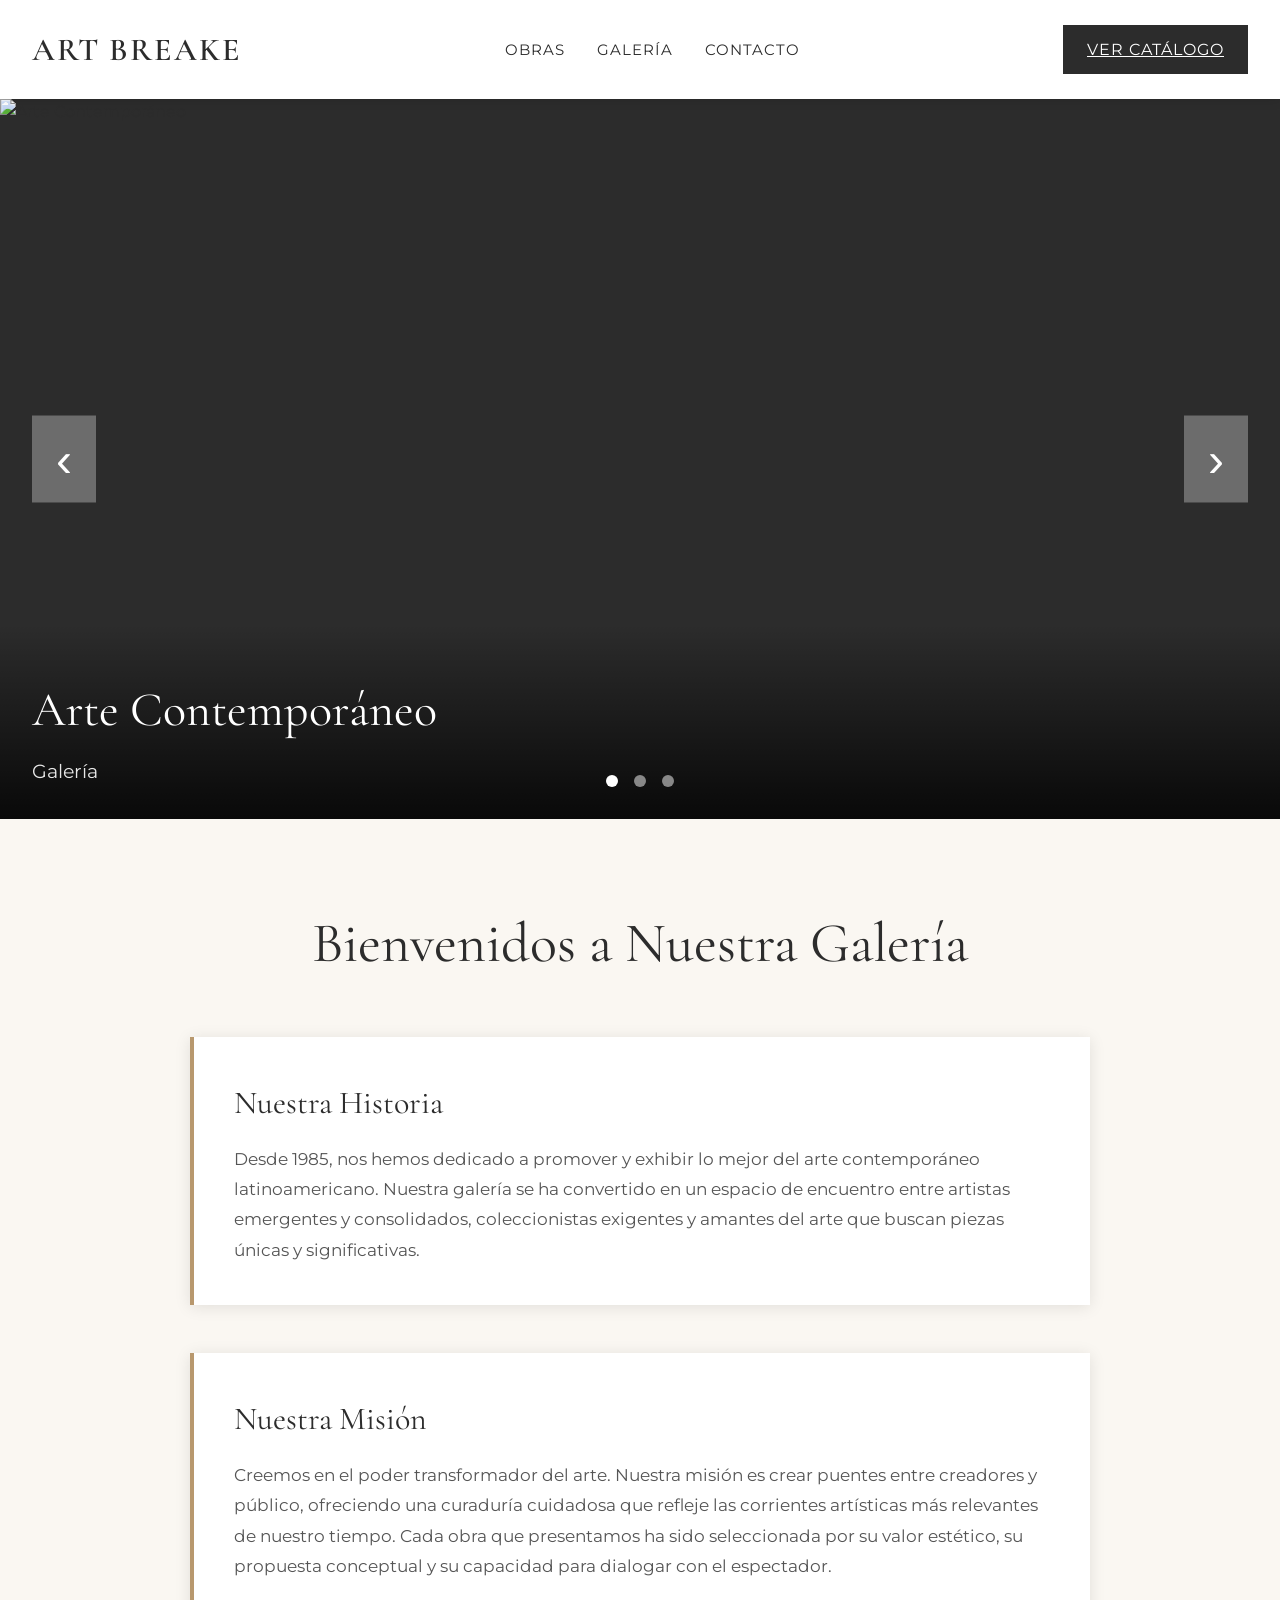
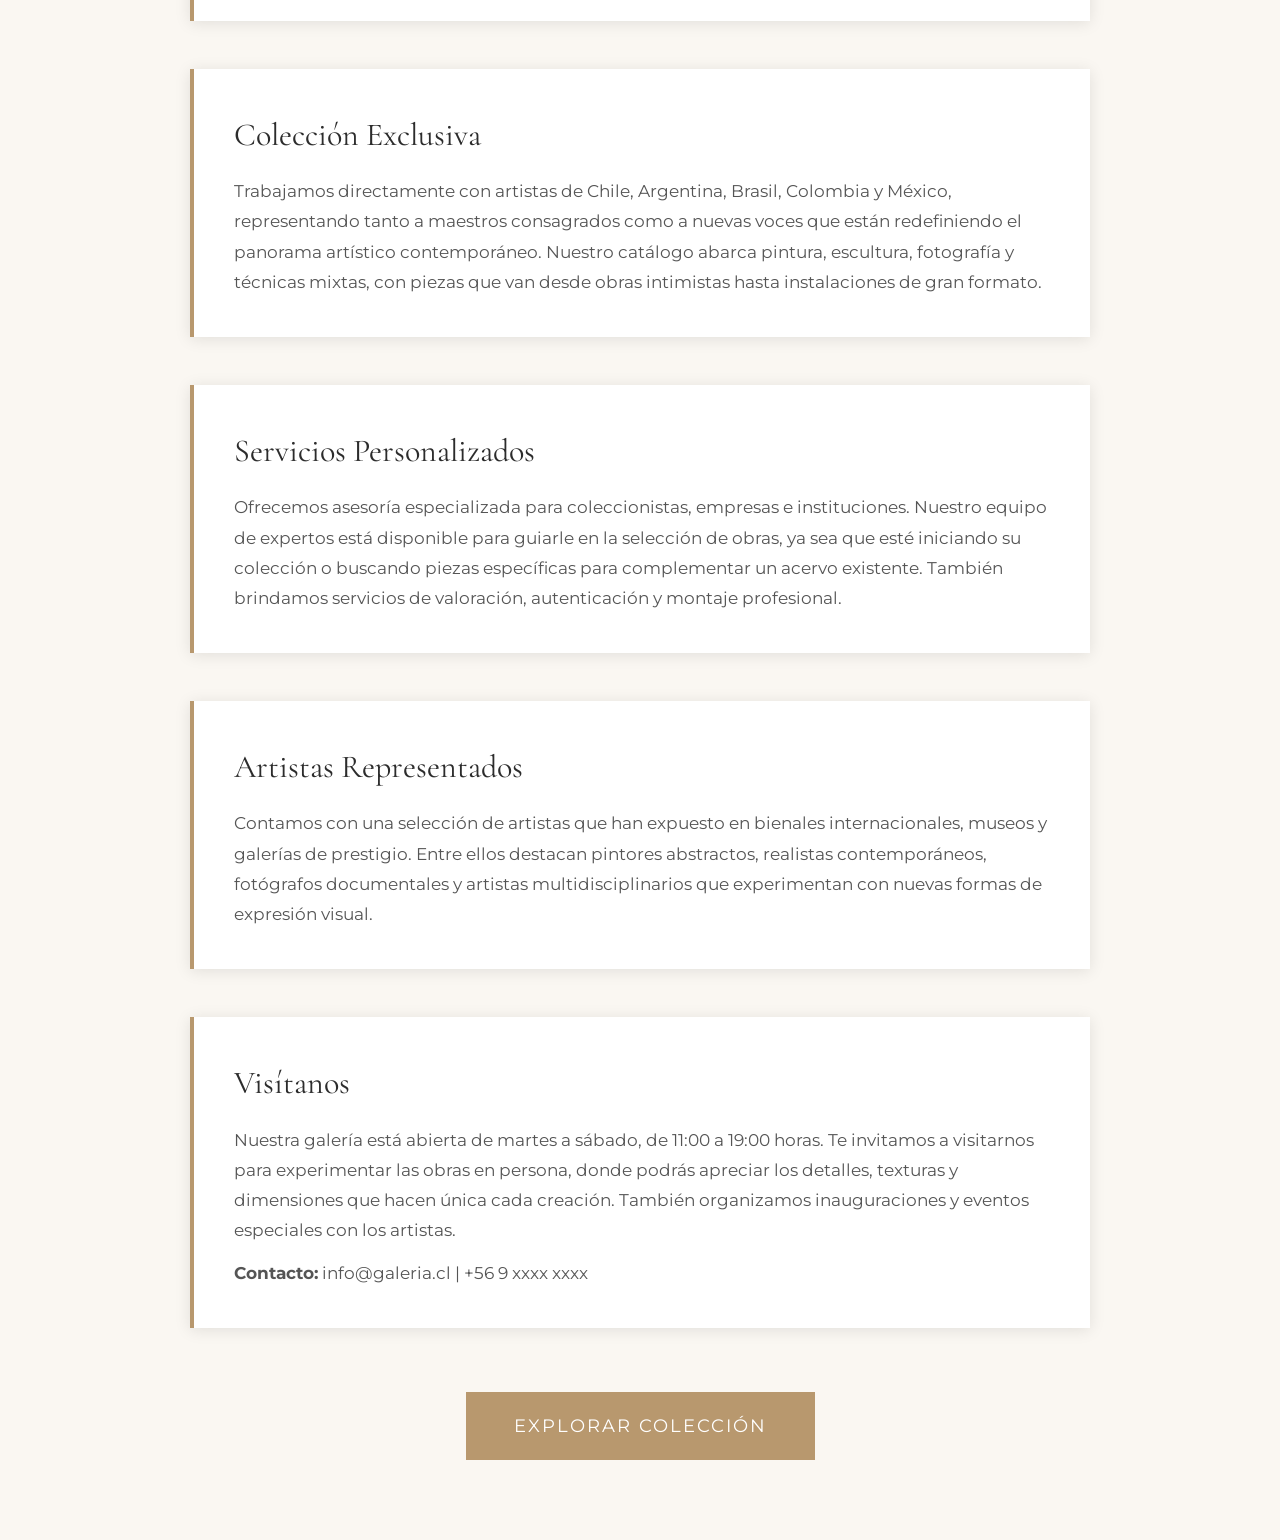
==== commit df8c26b3: "Actualizar nombre de galería a ART BREAKE - Cambiar logo de navbar en todas las páginas - Actualizar" ====
--- a/index.html
+++ b/index.html
@@ -3,13 +3,13 @@
 <head>
     <meta charset="UTF-8">
     <meta name="viewport" content="width=device-width, initial-scale=1.0">
-    <title>Galería de Arte Contemporáneo</title>
+    <title>ART BREAKE | Galería de Arte Contemporáneo</title>
     <link rel="stylesheet" href="style.css">
 </head>
 <body>
     <!-- NAVBAR -->
     <nav class="navbar">
-        <a href="index.html" class="navbar-logo">GALERÍA</a>
+        <a href="index.html" class="navbar-logo">ART BREAKE</a>
         <button class="mobile-menu-toggle" id="mobile-menu-toggle">☰</button>
         <ul class="navbar-menu" id="navbar-menu">
             <button class="mobile-menu-close" id="mobile-menu-close">✕</button>
@@ -86,8 +86,8 @@
 
         async function loadCarouselImages() {
             try {
-                // Cargar obras destacadas desde Supabase
-                const response = await fetch(`${SUPABASE_URL}/rest/v1/obras?select=imagen_url,titulo,artista&limit=6&order=created_at.desc`, {
+                // Cargar todas las obras desde Supabase
+                const response = await fetch(`${SUPABASE_URL}/rest/v1/obras?select=imagen_url,titulo,artista`, {
                     headers: {
                         'apikey': SUPABASE_KEY,
                         'Authorization': `Bearer ${SUPABASE_KEY}`
@@ -108,7 +108,13 @@
                         { url: 'https://images.unsplash.com/photo-1577083165633-14ebcdb0f658?w=1200', title: 'Colección Exclusiva', artista: 'Galería' }
                     ];
                 } else {
-                    carouselImages = obras.map(obra => ({
+                    // Mezclar obras aleatoriamente
+                    const obrasAleatorias = obras.sort(() => Math.random() - 0.5);
+
+                    // Tomar hasta 6 obras aleatorias
+                    const obrasSeleccionadas = obrasAleatorias.slice(0, Math.min(6, obrasAleatorias.length));
+
+                    carouselImages = obrasSeleccionadas.map(obra => ({
                         url: obra.imagen_url,
                         title: obra.titulo,
                         artista: obra.artista
--- a/style.css
+++ b/style.css
@@ -701,25 +701,32 @@
 
 /* OBRAS PAGE - ARTIST SECTIONS */
 .artist-section {
-    margin-bottom: 4rem;
+    margin-bottom: 5rem;
 }
 
 .artist-header {
-    background: linear-gradient(135deg, var(--dark) 0%, var(--gold) 100%);
-    color: var(--white);
-    padding: 2rem;
-    margin-bottom: 2rem;
+    border-bottom: 1px solid #000;
+    padding-bottom: 1rem;
+    margin-bottom: 3rem;
+    display: flex;
+    justify-content: space-between;
+    align-items: baseline;
 }
 
 .artist-name {
-    font-size: 2.5rem;
-    margin-bottom: 0.5rem;
+    font-size: 2rem;
+    font-weight: 300;
+    letter-spacing: 2px;
+    text-transform: uppercase;
+    color: #000;
+    margin: 0;
 }
 
 .artist-count {
-    font-size: 1.1rem;
-    opacity: 0.9;
+    font-size: 0.9rem;
+    color: #666;
     font-weight: 300;
+    letter-spacing: 1px;
 }
 
 /* LIGHTBOX */
@@ -826,6 +833,41 @@
 
 .thumbnail:hover {
     border-color: var(--gold);
+}
+
+/* MODAL DE EDICIÓN */
+.modal-overlay {
+    position: fixed;
+    top: 0;
+    left: 0;
+    width: 100%;
+    height: 100%;
+    background-color: rgba(0, 0, 0, 0.7);
+    display: none;
+    justify-content: center;
+    align-items: center;
+    z-index: 3000;
+}
+
+.modal-overlay.active {
+    display: flex;
+}
+
+.modal-content {
+    background-color: var(--white);
+    padding: 3rem;
+    max-width: 600px;
+    width: 90%;
+    max-height: 90vh;
+    overflow-y: auto;
+    box-shadow: 0 10px 50px rgba(0, 0, 0, 0.3);
+}
+
+.modal-content h2 {
+    font-size: 2.5rem;
+    margin-bottom: 2rem;
+    border-bottom: 2px solid var(--gold);
+    padding-bottom: 0.5rem;
 }
 
 /* MOBILE MENU */
@@ -1000,8 +1042,18 @@
         padding: 1.5rem;
     }
 
+    .artist-header {
+        flex-direction: column;
+        align-items: flex-start;
+        gap: 0.5rem;
+    }
+
     .artist-name {
-        font-size: 2rem;
+        font-size: 1.5rem;
+    }
+
+    .artist-count {
+        font-size: 0.8rem;
     }
 
     .lightbox-nav {
